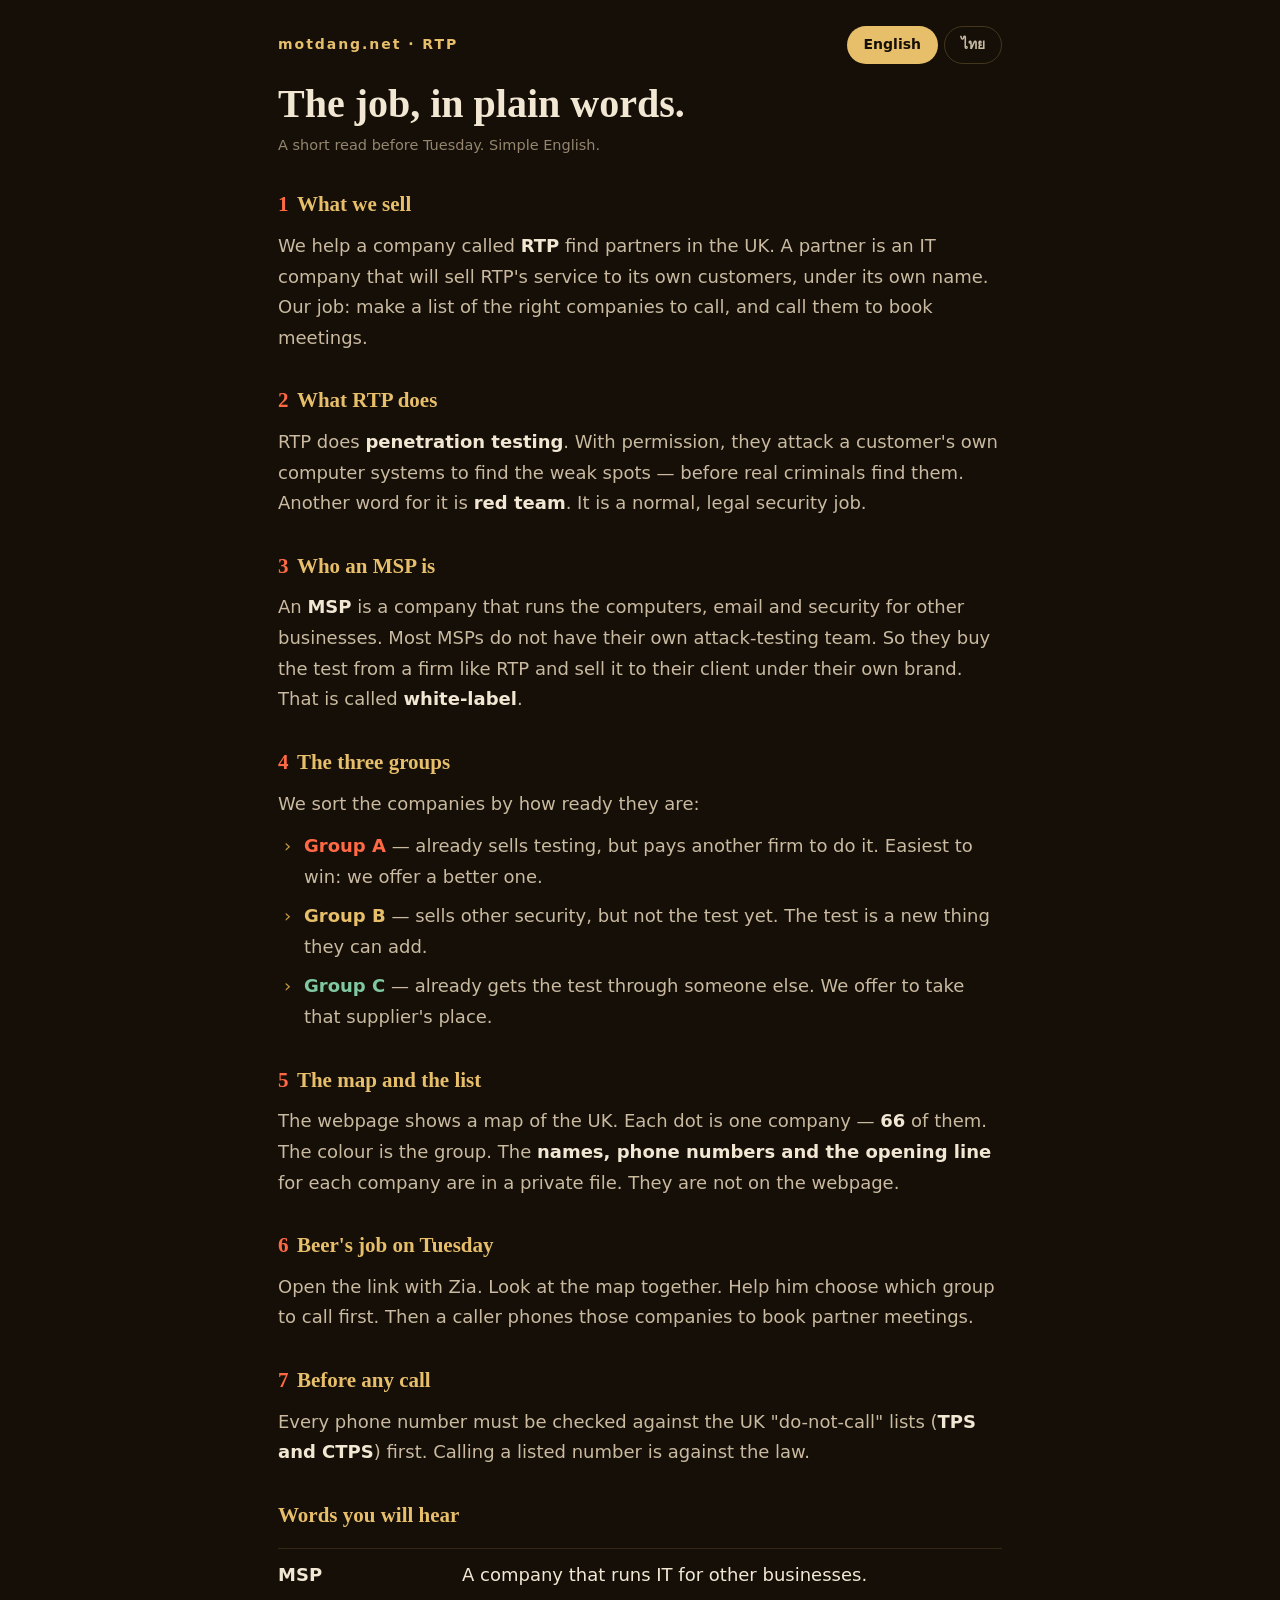
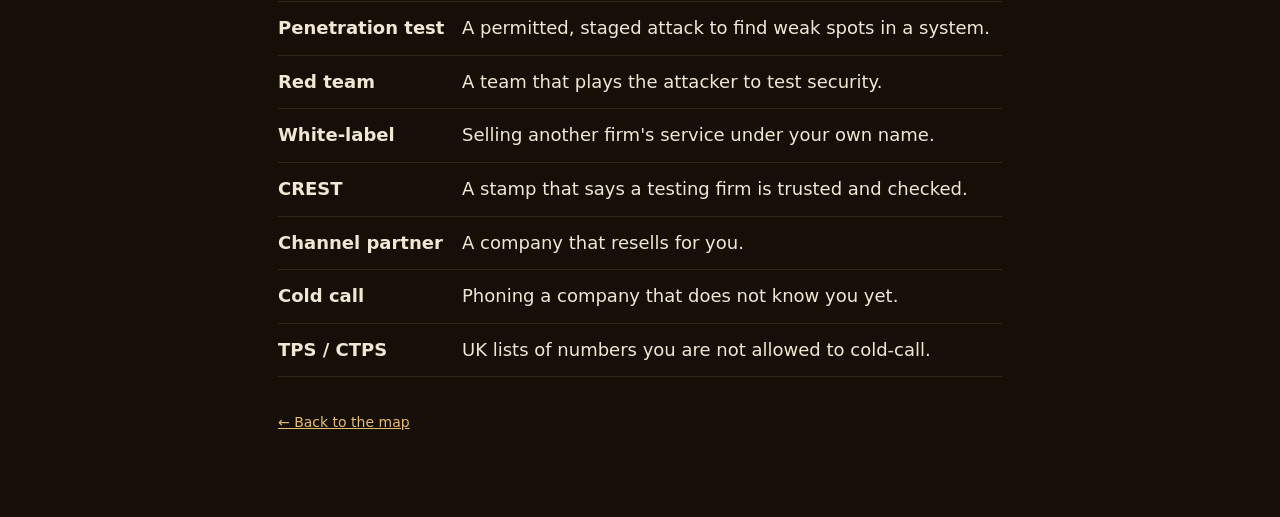
==== docs/brief/index.html @ 0516bab5 "Fix map/legend layering; add plain EN+TH brief at /brief/ - move legend + caption under the map (wer" ====
<!DOCTYPE html>
<html lang="en">
<head>
<meta charset="utf-8">
<meta name="viewport" content="width=device-width,initial-scale=1">
<title>The job, in plain words — RTP UK channel</title>
<meta name="robots" content="noindex">
<style>
:root{--lacquer:#150f08;--panel:#241a12;--cream:#f2e7d3;--cream-dim:#c9baa0;--cream-faint:#94866f;
  --gold:#e7be6a;--gold-deep:#c89a45;--verm:#ff6a45;--jade:#7fc8a0;--edge:rgba(231,190,106,.22);
  --line:rgba(231,190,106,.14);--serif:Georgia,serif;
  --sans:"Avenir Next","Segoe UI",system-ui,"Noto Sans Thai","Noto Sans Lao",sans-serif}
*{margin:0;padding:0;box-sizing:border-box}
body{background:var(--lacquer);color:var(--cream);font-family:var(--sans);font-size:18px;line-height:1.7;
  -webkit-font-smoothing:antialiased}
.wrap{max-width:760px;margin:0 auto;padding:26px 18px 80px}
[lang=th]{font-family:"Noto Sans Thai",var(--sans);line-height:1.85}
a{color:var(--gold)}
.top{display:flex;align-items:center;gap:14px;flex-wrap:wrap;margin-bottom:8px}
.mark{font-weight:700;letter-spacing:.14em;color:var(--gold);font-size:14px}
.toggle{margin-left:auto;display:flex;gap:6px}
.toggle button{font:inherit;font-size:14px;font-weight:600;color:var(--cream-dim);background:transparent;
  border:1px solid var(--edge);border-radius:99px;padding:6px 16px;cursor:pointer;transition:.2s}
.toggle button[aria-pressed=true]{background:var(--gold);color:var(--lacquer);border-color:transparent}
h1{font-family:var(--serif);font-weight:600;font-size:clamp(28px,5vw,40px);line-height:1.12;color:var(--cream);
  margin:18px 0 6px}
.say{color:var(--cream-faint);font-size:14.5px;margin-bottom:26px}
h2{font-family:var(--serif);font-size:21px;color:var(--gold);margin:30px 0 8px;font-weight:600}
h2 .n{color:var(--verm);margin-right:.4em}
p{margin-bottom:12px;color:var(--cream-dim)}
p b,li b{color:var(--cream);font-weight:600}
ul{margin:0 0 12px 4px;list-style:none}
li{padding-left:22px;position:relative;margin-bottom:9px;color:var(--cream-dim)}
li::before{content:"›";position:absolute;left:2px;color:var(--gold-deep)}
.tierdot{font-weight:700}.tierdot.a{color:var(--verm)}.tierdot.b{color:var(--gold)}.tierdot.c{color:var(--jade)}
.gloss{border-top:1px solid var(--line);margin-top:14px}
.gloss div{display:grid;grid-template-columns:170px 1fr;gap:14px;padding:11px 0;border-bottom:1px solid var(--line)}
.gloss .t{color:var(--cream);font-weight:600}
@media(max-width:560px){.gloss div{grid-template-columns:1fr;gap:3px}}
.lang{display:none}.lang.on{display:block}
.back{display:inline-block;margin-top:34px;font-size:14px}
@media print{body{background:#fff;color:#000}.toggle{display:none}}
</style>
</head>
<body>
<div class="wrap">
  <div class="top">
    <span class="mark">motdang.net · RTP</span>
    <div class="toggle" role="group" aria-label="Language">
      <button data-l="en" aria-pressed="true">English</button>
      <button data-l="th" aria-pressed="false" lang="th">ไทย</button>
    </div>
  </div>

  <!-- ENGLISH (simple) -->
  <div class="lang on" id="en">
    <h1>The job, in plain words.</h1>
    <p class="say">A short read before Tuesday. Simple English.</p>

    <h2><span class="n">1</span>What we sell</h2>
    <p>We help a company called <b>RTP</b> find partners in the UK. A partner is an IT company
    that will sell RTP's service to its own customers, under its own name. Our job: make a list
    of the right companies to call, and call them to book meetings.</p>

    <h2><span class="n">2</span>What RTP does</h2>
    <p>RTP does <b>penetration testing</b>. With permission, they attack a customer's own
    computer systems to find the weak spots — before real criminals find them. Another word for
    it is <b>red team</b>. It is a normal, legal security job.</p>

    <h2><span class="n">3</span>Who an MSP is</h2>
    <p>An <b>MSP</b> is a company that runs the computers, email and security for other
    businesses. Most MSPs do not have their own attack-testing team. So they buy the test from a
    firm like RTP and sell it to their client under their own brand. That is called
    <b>white-label</b>.</p>

    <h2><span class="n">4</span>The three groups</h2>
    <p>We sort the companies by how ready they are:</p>
    <ul>
      <li><span class="tierdot a">Group A</span> — already sells testing, but pays another firm
      to do it. Easiest to win: we offer a better one.</li>
      <li><span class="tierdot b">Group B</span> — sells other security, but not the test yet.
      The test is a new thing they can add.</li>
      <li><span class="tierdot c">Group C</span> — already gets the test through someone else.
      We offer to take that supplier's place.</li>
    </ul>

    <h2><span class="n">5</span>The map and the list</h2>
    <p>The webpage shows a map of the UK. Each dot is one company — <b>66</b> of them. The colour
    is the group. The <b>names, phone numbers and the opening line</b> for each company are in a
    private file. They are not on the webpage.</p>

    <h2><span class="n">6</span>Beer's job on Tuesday</h2>
    <p>Open the link with Zia. Look at the map together. Help him choose which group to call
    first. Then a caller phones those companies to book partner meetings.</p>

    <h2><span class="n">7</span>Before any call</h2>
    <p>Every phone number must be checked against the UK "do-not-call" lists (<b>TPS and
    CTPS</b>) first. Calling a listed number is against the law.</p>

    <h2>Words you will hear</h2>
    <div class="gloss">
      <div><span class="t">MSP</span><span>A company that runs IT for other businesses.</span></div>
      <div><span class="t">Penetration test</span><span>A permitted, staged attack to find weak spots in a system.</span></div>
      <div><span class="t">Red team</span><span>A team that plays the attacker to test security.</span></div>
      <div><span class="t">White-label</span><span>Selling another firm's service under your own name.</span></div>
      <div><span class="t">CREST</span><span>A stamp that says a testing firm is trusted and checked.</span></div>
      <div><span class="t">Channel partner</span><span>A company that resells for you.</span></div>
      <div><span class="t">Cold call</span><span>Phoning a company that does not know you yet.</span></div>
      <div><span class="t">TPS / CTPS</span><span>UK lists of numbers you are not allowed to cold-call.</span></div>
    </div>
    <a class="back" href="../">← Back to the map</a>
  </div>

  <!-- THAI (simple) -->
  <div class="lang" id="th" lang="th">
    <h1>งานนี้คืออะไร แบบเข้าใจง่าย</h1>
    <p class="say">อ่านสั้น ๆ ก่อนวันอังคาร ภาษาง่าย ๆ</p>

    <h2><span class="n">1</span>เราขายอะไร</h2>
    <p>เราช่วยบริษัทชื่อ <b>RTP</b> หาพันธมิตรในอังกฤษ พันธมิตรคือบริษัทไอทีที่จะเอาบริการของ RTP
    ไปขายให้ลูกค้าของตัวเอง ในชื่อแบรนด์ของตัวเอง งานของเราคือ ทำรายชื่อบริษัทที่ควรโทรไปคุย
    แล้วโทรไปนัดประชุม</p>

    <h2><span class="n">2</span>RTP ทำอะไร</h2>
    <p>RTP รับ <b>เจาะระบบ</b> ให้ลูกค้า คือทดลองโจมตีระบบคอมพิวเตอร์ของลูกค้าเอง (โดยได้รับอนุญาต)
    เพื่อหาช่องโหว่ก่อนที่แฮกเกอร์ตัวจริงจะเจอ ภาษาอังกฤษเรียกว่า penetration test หรือ red team
    เป็นงานความปลอดภัยปกติ ถูกกฎหมาย</p>

    <h2><span class="n">3</span>MSP คือใคร</h2>
    <p><b>MSP</b> คือบริษัทที่ดูแลคอมพิวเตอร์ อีเมล และความปลอดภัย ให้ธุรกิจอื่น MSP ส่วนใหญ่
    ไม่มีทีมเจาะระบบเอง เขาจึงซื้อบริการนี้จากบริษัทอย่าง RTP แล้วเอาไปขายต่อให้ลูกค้าในชื่อของตัวเอง
    เรียกว่า <b>white-label</b></p>

    <h2><span class="n">4</span>สามกลุ่ม</h2>
    <p>เราจัดบริษัทเป็นสามกลุ่ม ตามว่าพร้อมแค่ไหน</p>
    <ul>
      <li><span class="tierdot a">กลุ่ม A</span> — ขายบริการเจาะระบบอยู่แล้ว แต่จ้างเจ้าอื่นทำ
      ชวนให้เปลี่ยนมาใช้ RTP ได้ง่ายที่สุด</li>
      <li><span class="tierdot b">กลุ่ม B</span> — ขายบริการความปลอดภัยอื่น ๆ แต่ยังไม่มีบริการเจาะระบบ
      เป็นบริการใหม่ที่เพิ่มให้เขาได้</li>
      <li><span class="tierdot c">กลุ่ม C</span> — มีบริการเจาะระบบผ่านเจ้าอื่นอยู่แล้ว
      เราเสนอให้เปลี่ยนมาใช้ RTP แทน</li>
    </ul>

    <h2><span class="n">5</span>แผนที่กับรายชื่อ</h2>
    <p>ในหน้าเว็บมีแผนที่อังกฤษ จุดหนึ่งจุดคือบริษัทหนึ่งแห่ง มีทั้งหมด <b>66</b> แห่ง
    สีของจุดบอกกลุ่ม ส่วน <b>ชื่อคนที่ต้องคุย เบอร์โทร และประโยคเปิด</b> อยู่ในไฟล์ส่วนตัว
    ไม่ได้ลงในหน้าเว็บ</p>

    <h2><span class="n">6</span>งานของเบียร์วันอังคาร</h2>
    <p>เปิดลิงก์ให้ Zia ดูด้วยกัน ดูแผนที่ไปพร้อมกัน ช่วยเขาเลือกว่าจะเริ่มโทรกลุ่มไหนก่อน
    จากนั้นให้คนโทรติดต่อบริษัทเหล่านั้นเพื่อนัดประชุม</p>

    <h2><span class="n">7</span>ก่อนโทรทุกครั้ง</h2>
    <p>ต้องเอาเบอร์ไปเช็กกับรายชื่อ "ห้ามโทร" ของอังกฤษ (<b>TPS และ CTPS</b>) ก่อน
    ถ้าโทรหาเบอร์ที่อยู่ในรายชื่อนั้น ถือว่าผิดกฎหมาย</p>

    <h2>คำที่จะได้ยินบ่อย</h2>
    <div class="gloss">
      <div><span class="t">MSP</span><span>บริษัทที่รับดูแลระบบไอทีให้ธุรกิจอื่น</span></div>
      <div><span class="t">Penetration test / เจาะระบบ</span><span>การทดลองโจมตีระบบเพื่อหาช่องโหว่ (ได้รับอนุญาต)</span></div>
      <div><span class="t">Red team</span><span>ทีมที่เล่นเป็นแฮกเกอร์ เพื่อทดสอบความปลอดภัย</span></div>
      <div><span class="t">White-label</span><span>เอาบริการของคนอื่นมาขายในชื่อแบรนด์ตัวเอง</span></div>
      <div><span class="t">CREST</span><span>เครื่องหมายรับรองว่าบริษัทเจาะระบบน่าเชื่อถือ ผ่านการตรวจ</span></div>
      <div><span class="t">Channel partner</span><span>พันธมิตรที่ช่วยขายต่อให้</span></div>
      <div><span class="t">Cold call</span><span>โทรหาบริษัทที่ยังไม่รู้จักกันมาก่อน</span></div>
      <div><span class="t">TPS / CTPS</span><span>รายชื่อเบอร์ที่ห้ามโทรขายของในอังกฤษ</span></div>
    </div>
    <a class="back" href="../">← กลับไปที่แผนที่</a>
  </div>
</div>
<script>
document.querySelectorAll('.toggle button').forEach(b=>b.addEventListener('click',()=>{
  const l=b.dataset.l;
  document.querySelectorAll('.toggle button').forEach(x=>x.setAttribute('aria-pressed', x===b));
  document.getElementById('en').classList.toggle('on', l==='en');
  document.getElementById('th').classList.toggle('on', l==='th');
  document.documentElement.lang=l;
}));
</script>
</body>
</html>
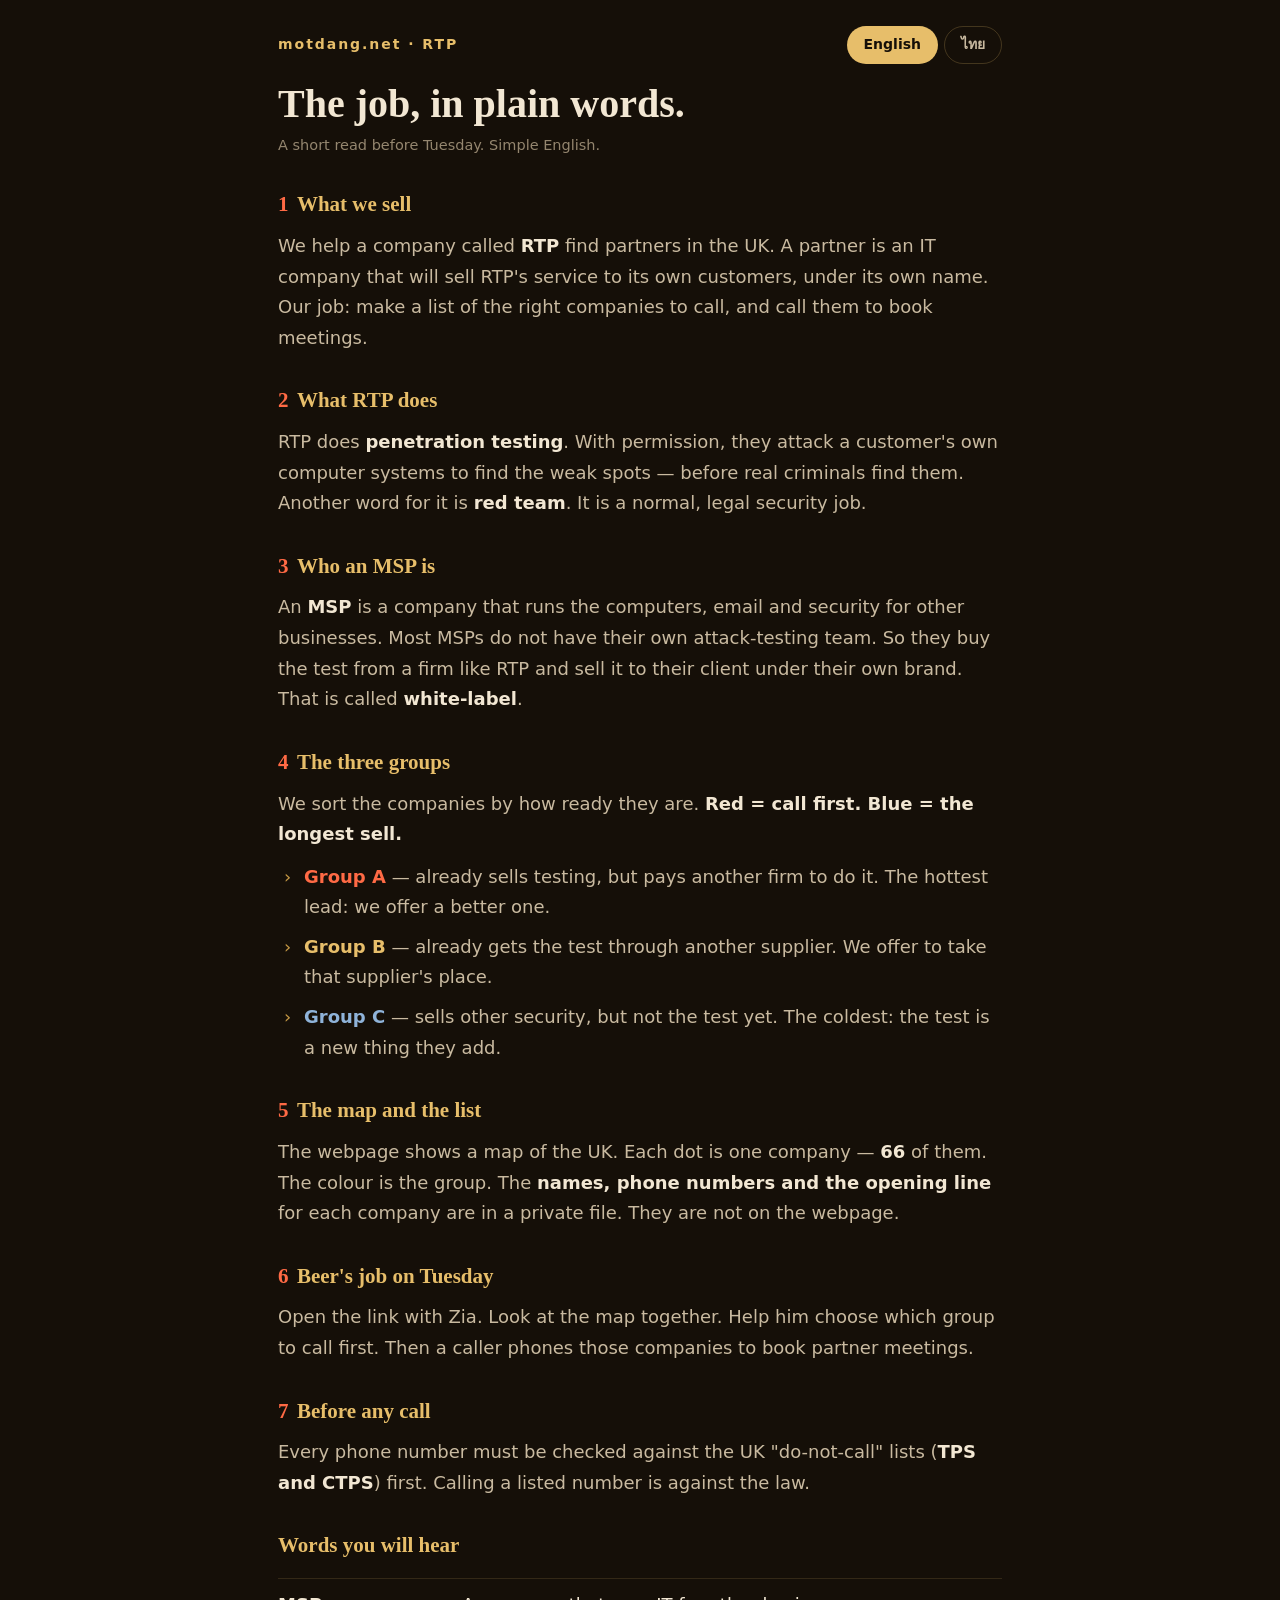
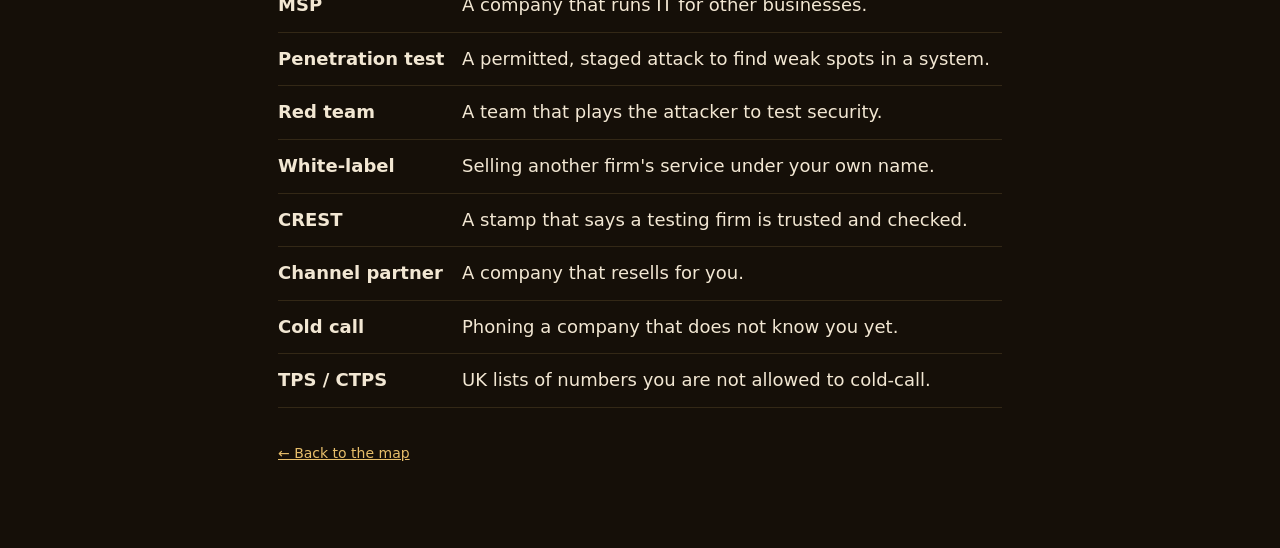
==== commit 8d596f66: "Re-sort tiers by lead warmth, hot->cold colour ramp (no green) - tiers now read call-first to longes" ====
--- a/docs/brief/index.html
+++ b/docs/brief/index.html
@@ -7,7 +7,7 @@
 <meta name="robots" content="noindex">
 <style>
 :root{--lacquer:#150f08;--panel:#241a12;--cream:#f2e7d3;--cream-dim:#c9baa0;--cream-faint:#94866f;
-  --gold:#e7be6a;--gold-deep:#c89a45;--verm:#ff6a45;--jade:#7fc8a0;--edge:rgba(231,190,106,.22);
+  --gold:#e7be6a;--gold-deep:#c89a45;--verm:#ff6a45;--jade:#7fc8a0;--sky:#8fb3d9;--edge:rgba(231,190,106,.22);
   --line:rgba(231,190,106,.14);--serif:Georgia,serif;
   --sans:"Avenir Next","Segoe UI",system-ui,"Noto Sans Thai","Noto Sans Lao",sans-serif}
 *{margin:0;padding:0;box-sizing:border-box}
@@ -32,7 +32,7 @@
 ul{margin:0 0 12px 4px;list-style:none}
 li{padding-left:22px;position:relative;margin-bottom:9px;color:var(--cream-dim)}
 li::before{content:"›";position:absolute;left:2px;color:var(--gold-deep)}
-.tierdot{font-weight:700}.tierdot.a{color:var(--verm)}.tierdot.b{color:var(--gold)}.tierdot.c{color:var(--jade)}
+.tierdot{font-weight:700}.tierdot.a{color:var(--verm)}.tierdot.b{color:var(--gold)}.tierdot.c{color:var(--sky)}
 .gloss{border-top:1px solid var(--line);margin-top:14px}
 .gloss div{display:grid;grid-template-columns:170px 1fr;gap:14px;padding:11px 0;border-bottom:1px solid var(--line)}
 .gloss .t{color:var(--cream);font-weight:600}
@@ -74,14 +74,14 @@
     <b>white-label</b>.</p>
 
     <h2><span class="n">4</span>The three groups</h2>
-    <p>We sort the companies by how ready they are:</p>
+    <p>We sort the companies by how ready they are. <b>Red = call first. Blue = the longest sell.</b></p>
     <ul>
       <li><span class="tierdot a">Group A</span> — already sells testing, but pays another firm
-      to do it. Easiest to win: we offer a better one.</li>
-      <li><span class="tierdot b">Group B</span> — sells other security, but not the test yet.
-      The test is a new thing they can add.</li>
-      <li><span class="tierdot c">Group C</span> — already gets the test through someone else.
+      to do it. The hottest lead: we offer a better one.</li>
+      <li><span class="tierdot b">Group B</span> — already gets the test through another supplier.
       We offer to take that supplier's place.</li>
+      <li><span class="tierdot c">Group C</span> — sells other security, but not the test yet.
+      The coldest: the test is a new thing they add.</li>
     </ul>
 
     <h2><span class="n">5</span>The map and the list</h2>
@@ -132,14 +132,14 @@
     เรียกว่า <b>white-label</b></p>
 
     <h2><span class="n">4</span>สามกลุ่ม</h2>
-    <p>เราจัดบริษัทเป็นสามกลุ่ม ตามว่าพร้อมแค่ไหน</p>
+    <p>เราจัดบริษัทเป็นสามกลุ่ม ตามว่าพร้อมแค่ไหน <b>สีแดง = โทรก่อน สีฟ้า = ใช้เวลานานสุด</b></p>
     <ul>
       <li><span class="tierdot a">กลุ่ม A</span> — ขายบริการเจาะระบบอยู่แล้ว แต่จ้างเจ้าอื่นทำ
-      ชวนให้เปลี่ยนมาใช้ RTP ได้ง่ายที่สุด</li>
-      <li><span class="tierdot b">กลุ่ม B</span> — ขายบริการความปลอดภัยอื่น ๆ แต่ยังไม่มีบริการเจาะระบบ
-      เป็นบริการใหม่ที่เพิ่มให้เขาได้</li>
-      <li><span class="tierdot c">กลุ่ม C</span> — มีบริการเจาะระบบผ่านเจ้าอื่นอยู่แล้ว
+      กลุ่มที่พร้อมที่สุด ชวนให้เปลี่ยนมาใช้ RTP</li>
+      <li><span class="tierdot b">กลุ่ม B</span> — มีบริการเจาะระบบผ่านเจ้าอื่นอยู่แล้ว
       เราเสนอให้เปลี่ยนมาใช้ RTP แทน</li>
+      <li><span class="tierdot c">กลุ่ม C</span> — ขายบริการความปลอดภัยอื่น ๆ แต่ยังไม่มีบริการเจาะระบบ
+      กลุ่มที่ใช้เวลานานสุด เป็นบริการใหม่ที่เพิ่มให้เขา</li>
     </ul>
 
     <h2><span class="n">5</span>แผนที่กับรายชื่อ</h2>
